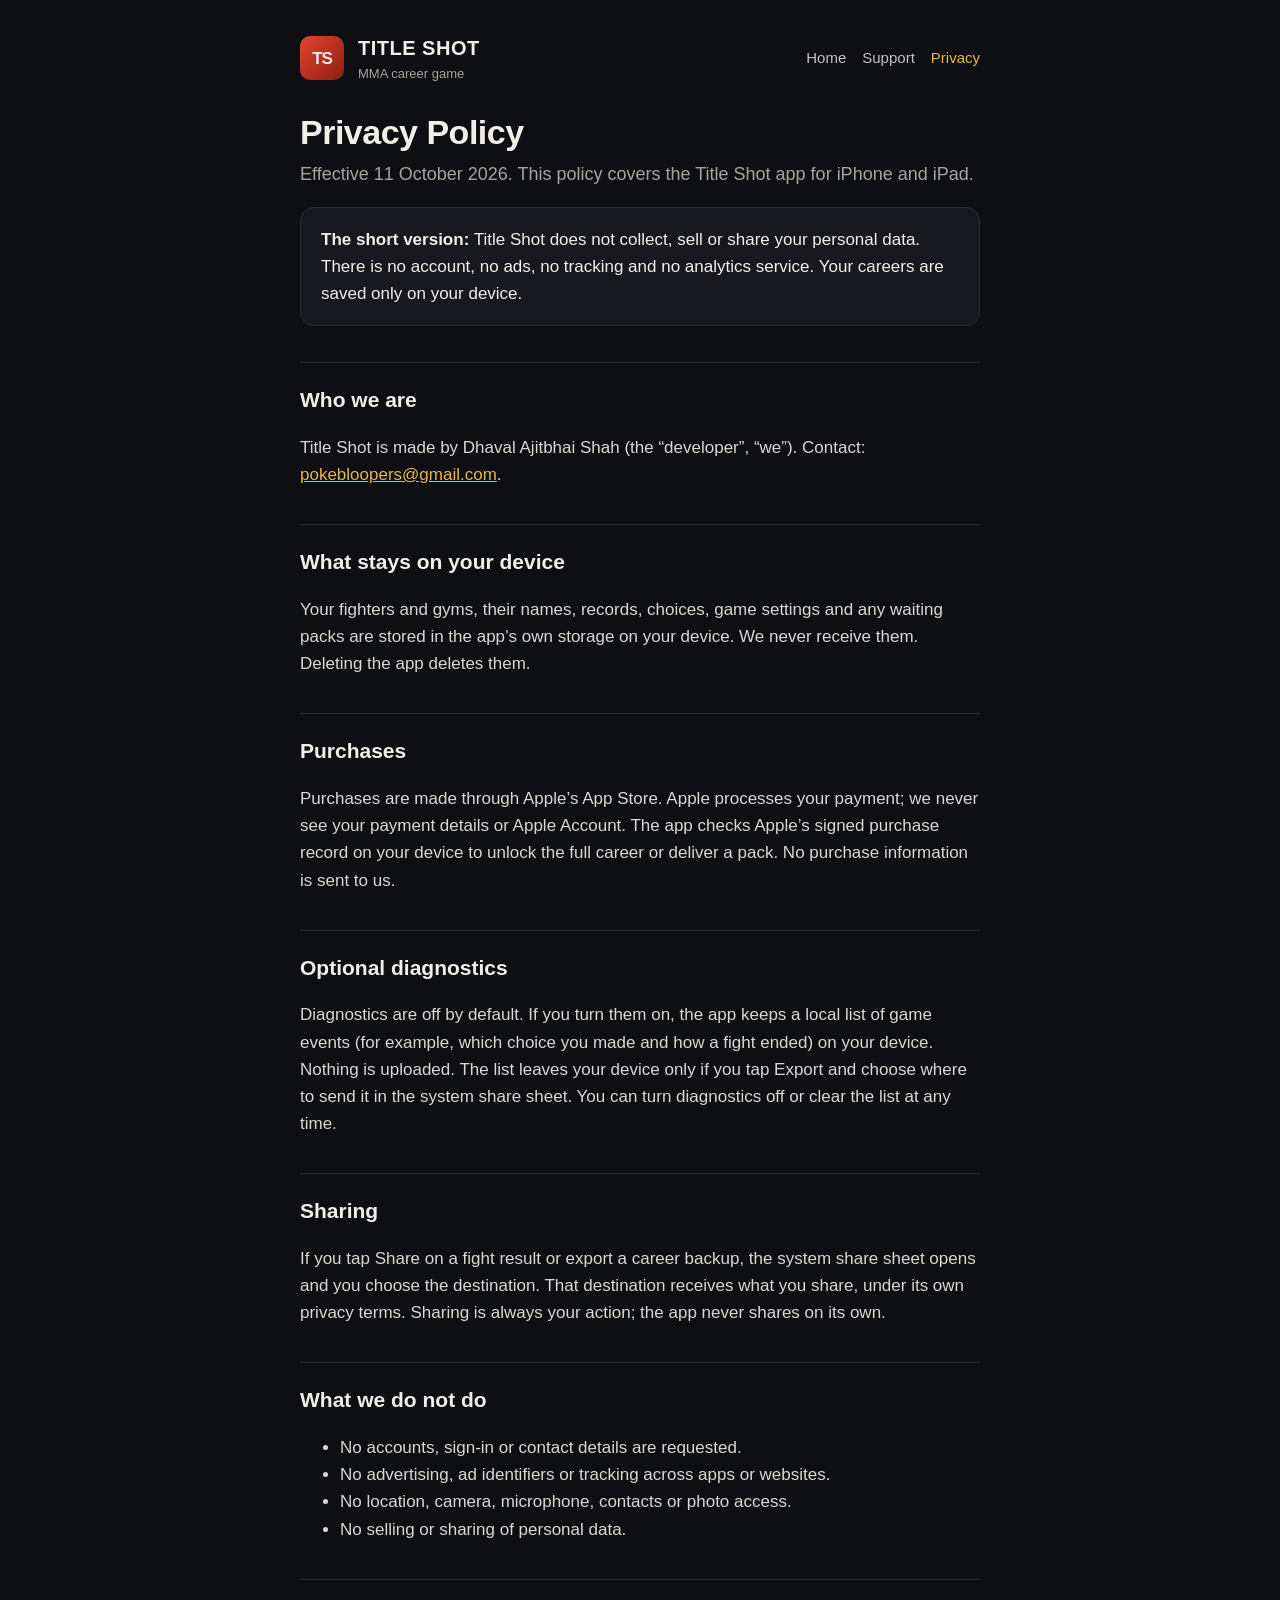
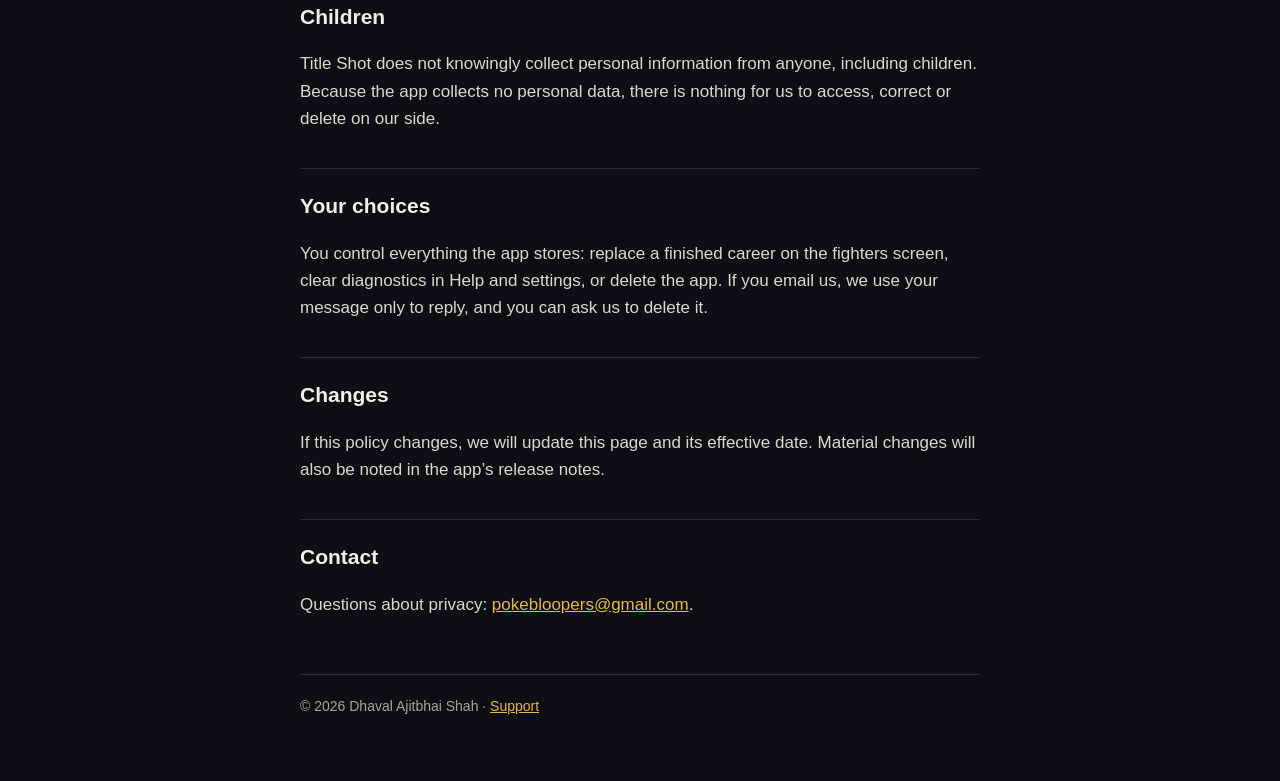
==== privacy/index.html @ cbbe4461 "Title Shot support and privacy pages" ====
<!doctype html>
<html lang="en">
<head>
<meta charset="utf-8">
<meta name="viewport" content="width=device-width, initial-scale=1">
<title>Privacy Policy – Title Shot</title>
<meta name="description" content="Title Shot privacy policy: the game collects no personal data. Careers stay on your device.">
<link rel="stylesheet" href="../style.css">
</head>
<body>
<div class="wrap">
  <header class="site">
    <div class="mark" aria-hidden="true">TS</div>
    <div class="brand">Title Shot<small>MMA career game</small></div>
    <nav class="site" aria-label="Site">
      <a href="../">Home</a>
      <a href="../support/">Support</a>
      <a href="./" aria-current="page">Privacy</a>
    </nav>
  </header>

  <h1>Privacy Policy</h1>
  <p class="lede">Effective 11 October 2026. This policy covers the Title Shot app for iPhone and iPad.</p>

  <div class="card">
    <strong>The short version:</strong> Title Shot does not collect, sell or share your personal data. There is no account, no ads, no tracking and no analytics service. Your careers are saved only on your device.
  </div>

  <h2>Who we are</h2>
  <p>Title Shot is made by Dhaval Ajitbhai Shah (the “developer”, “we”). Contact: <a href="mailto:pokebloopers@gmail.com">pokebloopers@gmail.com</a>.</p>

  <h2>What stays on your device</h2>
  <p>Your fighters and gyms, their names, records, choices, game settings and any waiting packs are stored in the app’s own storage on your device. We never receive them. Deleting the app deletes them.</p>

  <h2>Purchases</h2>
  <p>Purchases are made through Apple’s App Store. Apple processes your payment; we never see your payment details or Apple Account. The app checks Apple’s signed purchase record on your device to unlock the full career or deliver a pack. No purchase information is sent to us.</p>

  <h2>Optional diagnostics</h2>
  <p>Diagnostics are off by default. If you turn them on, the app keeps a local list of game events (for example, which choice you made and how a fight ended) on your device. Nothing is uploaded. The list leaves your device only if you tap Export and choose where to send it in the system share sheet. You can turn diagnostics off or clear the list at any time.</p>

  <h2>Sharing</h2>
  <p>If you tap Share on a fight result or export a career backup, the system share sheet opens and you choose the destination. That destination receives what you share, under its own privacy terms. Sharing is always your action; the app never shares on its own.</p>

  <h2>What we do not do</h2>
  <ul>
    <li>No accounts, sign-in or contact details are requested.</li>
    <li>No advertising, ad identifiers or tracking across apps or websites.</li>
    <li>No location, camera, microphone, contacts or photo access.</li>
    <li>No selling or sharing of personal data.</li>
  </ul>

  <h2>Children</h2>
  <p>Title Shot does not knowingly collect personal information from anyone, including children. Because the app collects no personal data, there is nothing for us to access, correct or delete on our side.</p>

  <h2>Your choices</h2>
  <p>You control everything the app stores: replace a finished career on the fighters screen, clear diagnostics in Help and settings, or delete the app. If you email us, we use your message only to reply, and you can ask us to delete it.</p>

  <h2>Changes</h2>
  <p>If this policy changes, we will update this page and its effective date. Material changes will also be noted in the app’s release notes.</p>

  <h2>Contact</h2>
  <p>Questions about privacy: <a href="mailto:pokebloopers@gmail.com">pokebloopers@gmail.com</a>.</p>

  <footer class="site">
    © 2026 Dhaval Ajitbhai Shah · <a href="../support/">Support</a>
  </footer>
</div>
</body>
</html>
---- style.css ----
:root {
  --bg: #0e0f12;
  --panel: #17191e;
  --ink: #f2efe9;
  --muted: #a9a49b;
  --accent: #e2462f;
  --gold: #e8b64c;
  --line: #2a2d34;
}
* { box-sizing: border-box; }
html { -webkit-text-size-adjust: 100%; }
body {
  margin: 0;
  background: var(--bg);
  color: var(--ink);
  font: 17px/1.6 -apple-system, BlinkMacSystemFont, "Segoe UI", Roboto, Helvetica, Arial, sans-serif;
}
a { color: var(--gold); }
a:focus-visible { outline: 2px solid var(--gold); outline-offset: 2px; }
.wrap { max-width: 720px; margin: 0 auto; padding: 32px 20px 64px; }
header.site { display: flex; align-items: center; gap: 14px; margin-bottom: 28px; }
.mark {
  width: 44px; height: 44px; border-radius: 10px;
  background: linear-gradient(135deg, var(--accent), #8f1d12);
  display: grid; place-items: center; font-weight: 900; letter-spacing: -1px;
}
.brand { font-weight: 800; font-size: 20px; letter-spacing: .5px; text-transform: uppercase; }
.brand small { display: block; font-weight: 500; font-size: 13px; color: var(--muted); text-transform: none; letter-spacing: 0; }
nav.site { margin-left: auto; display: flex; gap: 16px; font-size: 15px; }
nav.site a { color: var(--ink); text-decoration: none; opacity: .8; }
nav.site a[aria-current="page"], nav.site a:hover { opacity: 1; color: var(--gold); }
h1 { font-size: 34px; line-height: 1.15; margin: 8px 0 8px; letter-spacing: -.5px; }
h2 { font-size: 21px; margin: 36px 0 8px; padding-top: 20px; border-top: 1px solid var(--line); }
h3 { font-size: 17px; margin: 22px 0 4px; }
p, li { color: #dcd8d1; }
.lede { color: var(--muted); font-size: 18px; margin-top: 0; }
.card { background: var(--panel); border: 1px solid var(--line); border-radius: 14px; padding: 18px 20px; margin: 18px 0; }
.card strong { color: var(--ink); }
.pill { display: inline-block; font-size: 13px; padding: 2px 10px; border-radius: 99px; background: #2a1512; color: #ffb3a6; border: 1px solid #5a2219; }
footer.site { margin-top: 56px; padding-top: 20px; border-top: 1px solid var(--line); color: var(--muted); font-size: 14px; }
.hero { padding: 40px 0 10px; }
.hero h1 { font-size: 44px; }
.cta { display: inline-block; margin-top: 18px; background: var(--accent); color: #fff; text-decoration: none; font-weight: 700; padding: 12px 20px; border-radius: 12px; }
@media (max-width: 520px) {
  nav.site { gap: 12px; font-size: 14px; }
  .brand small { display: none; }
  h1 { font-size: 28px; }
  .hero h1 { font-size: 34px; }
}
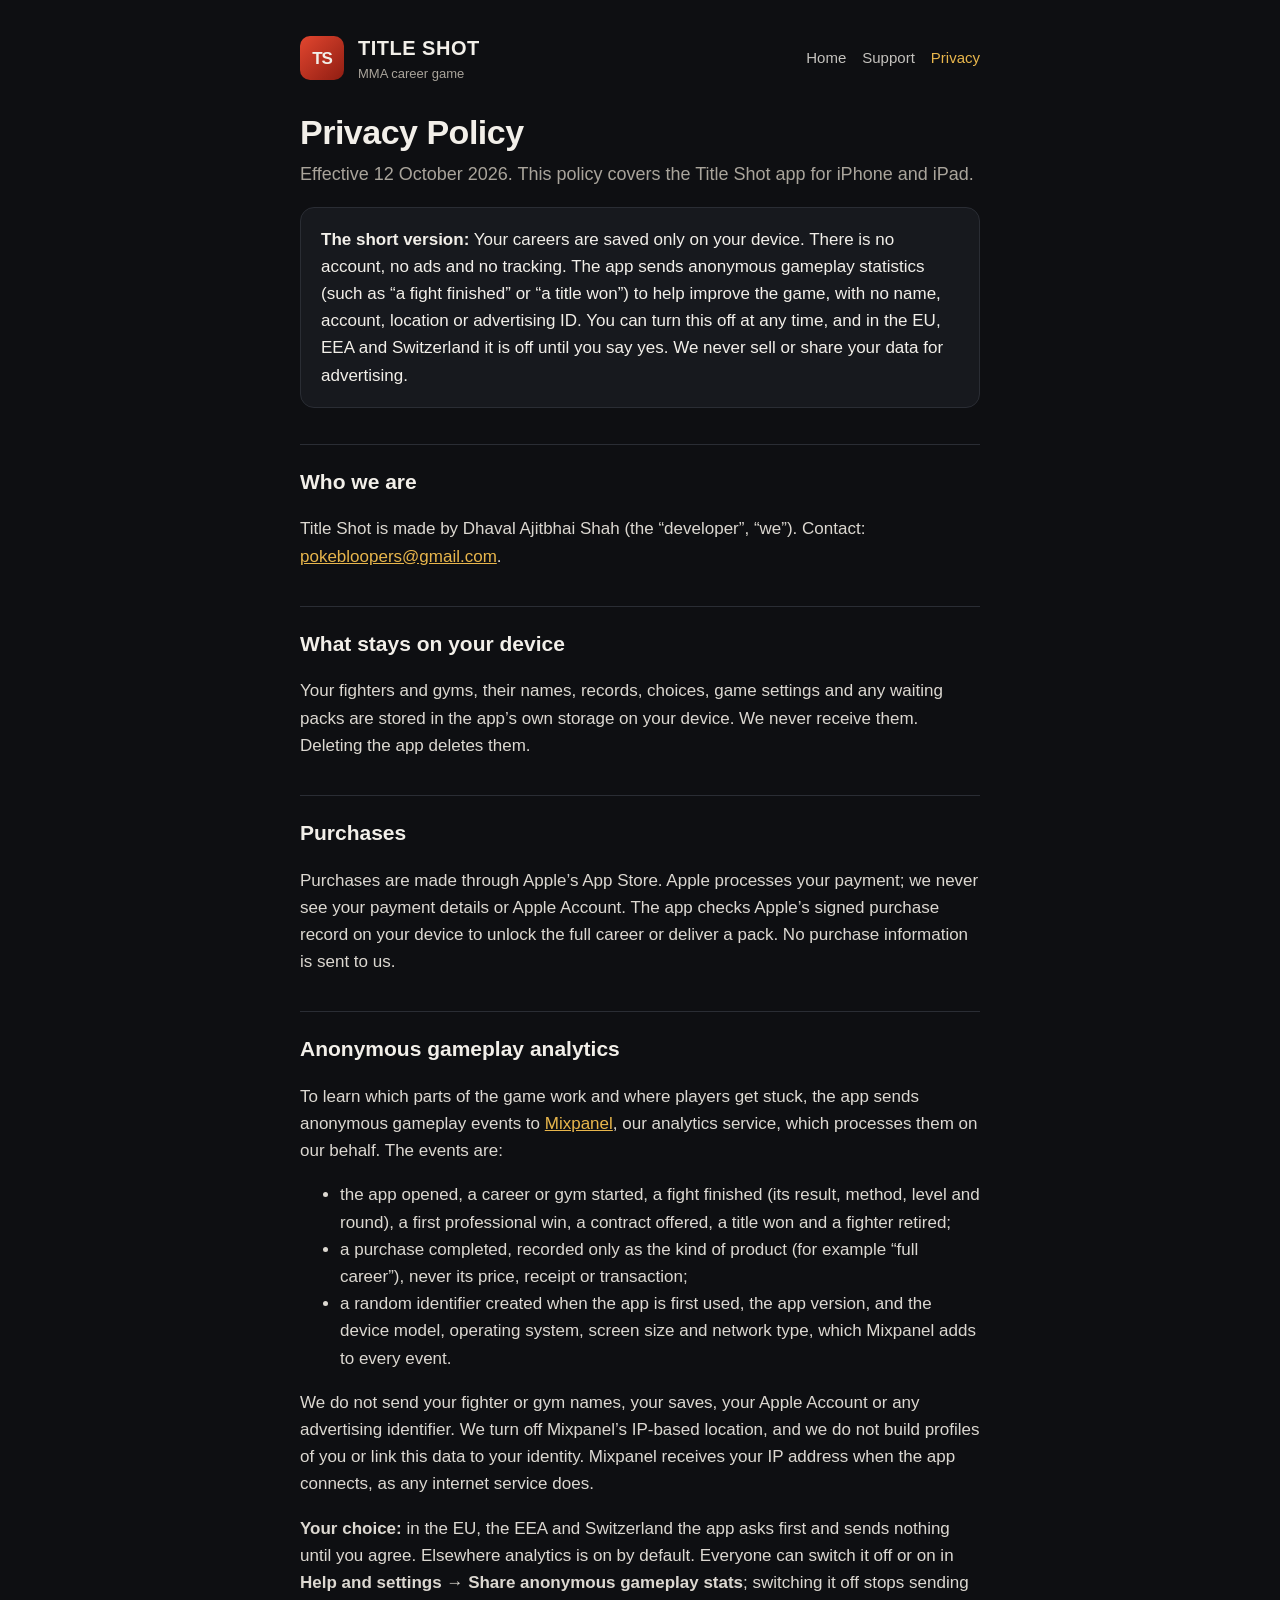
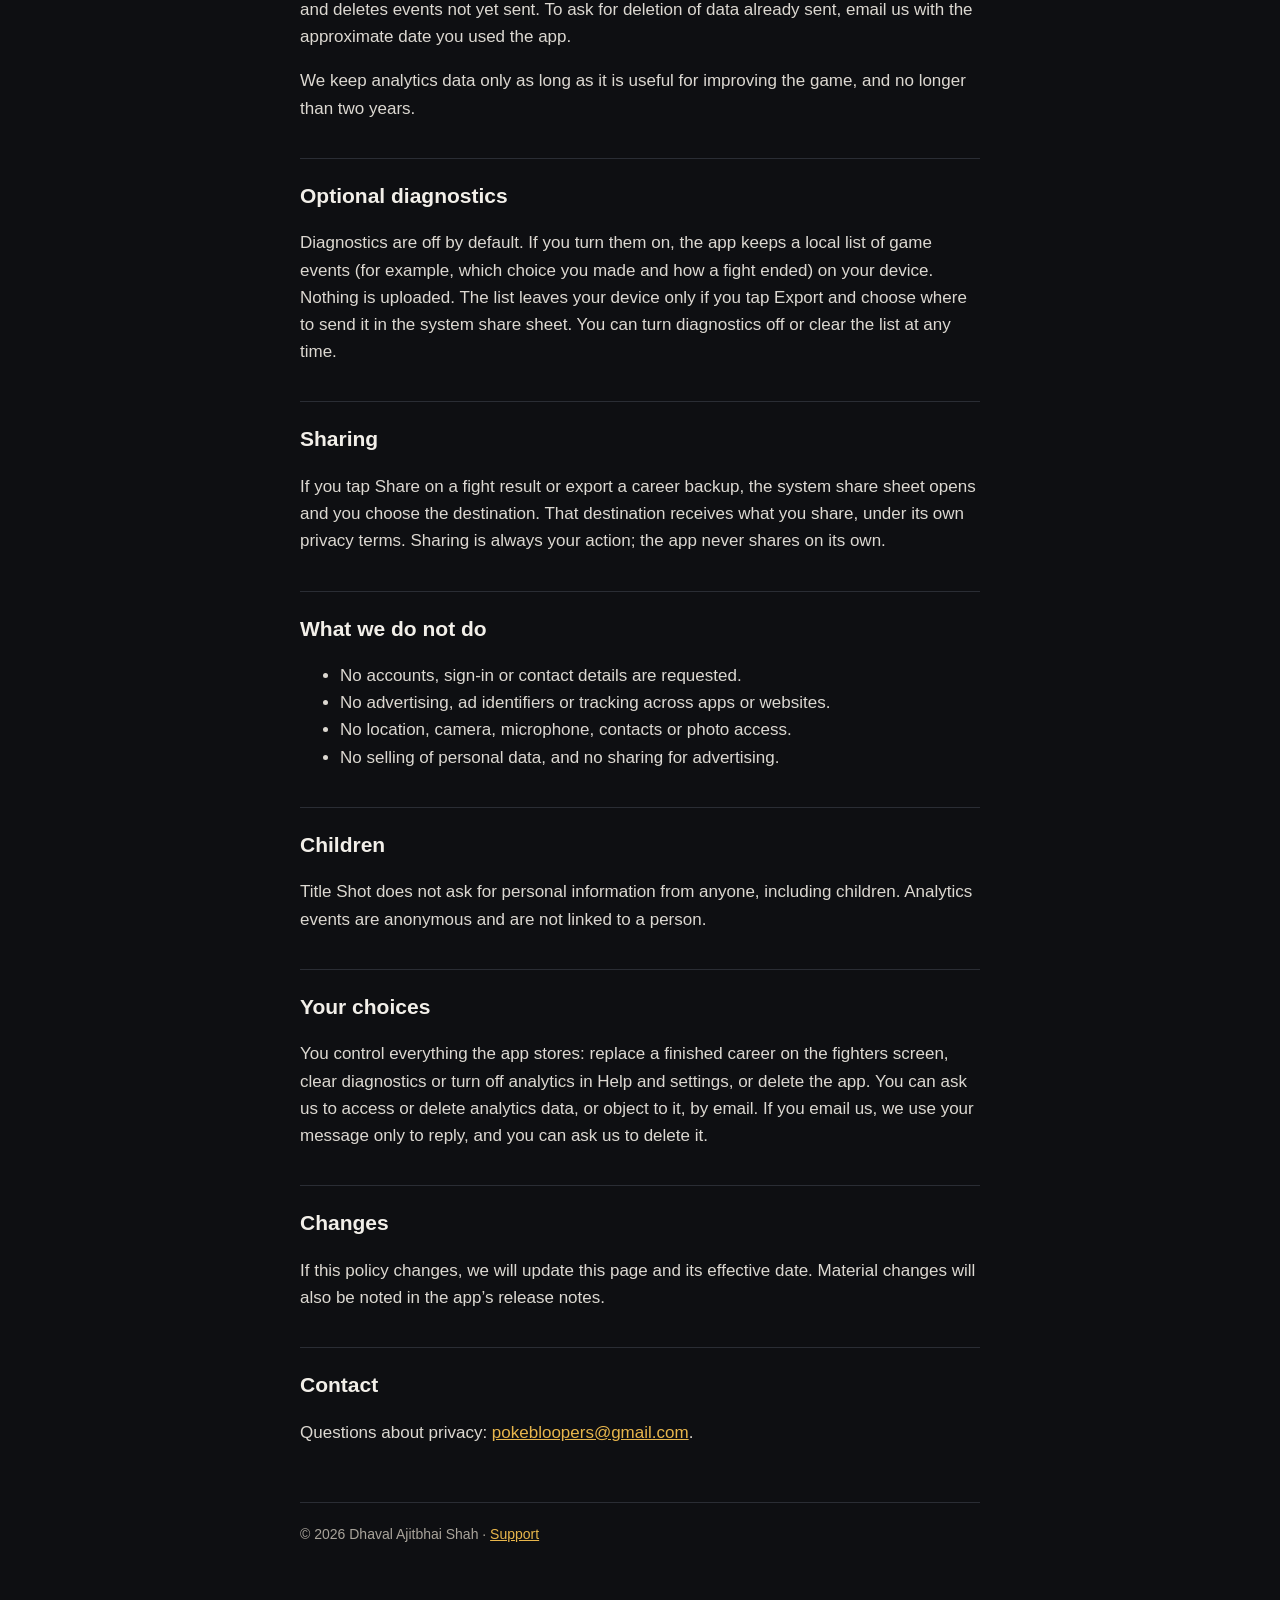
==== commit f8f8f530: "Privacy policy: anonymous gameplay analytics (Mixpanel)" ====
--- a/privacy/index.html
+++ b/privacy/index.html
@@ -4,7 +4,7 @@
 <meta charset="utf-8">
 <meta name="viewport" content="width=device-width, initial-scale=1">
 <title>Privacy Policy – Title Shot</title>
-<meta name="description" content="Title Shot privacy policy: the game collects no personal data. Careers stay on your device.">
+<meta name="description" content="Title Shot privacy policy: careers stay on your device; optional anonymous gameplay analytics, with no name, account, location or advertising ID.">
 <link rel="stylesheet" href="../style.css">
 </head>
 <body>
@@ -20,10 +20,10 @@
   </header>
 
   <h1>Privacy Policy</h1>
-  <p class="lede">Effective 11 October 2026. This policy covers the Title Shot app for iPhone and iPad.</p>
+  <p class="lede">Effective 12 October 2026. This policy covers the Title Shot app for iPhone and iPad.</p>
 
   <div class="card">
-    <strong>The short version:</strong> Title Shot does not collect, sell or share your personal data. There is no account, no ads, no tracking and no analytics service. Your careers are saved only on your device.
+    <strong>The short version:</strong> Your careers are saved only on your device. There is no account, no ads and no tracking. The app sends anonymous gameplay statistics (such as “a fight finished” or “a title won”) to help improve the game, with no name, account, location or advertising ID. You can turn this off at any time, and in the EU, EEA and Switzerland it is off until you say yes. We never sell or share your data for advertising.
   </div>
 
   <h2>Who we are</h2>
@@ -34,6 +34,17 @@
 
   <h2>Purchases</h2>
   <p>Purchases are made through Apple’s App Store. Apple processes your payment; we never see your payment details or Apple Account. The app checks Apple’s signed purchase record on your device to unlock the full career or deliver a pack. No purchase information is sent to us.</p>
+
+  <h2>Anonymous gameplay analytics</h2>
+  <p>To learn which parts of the game work and where players get stuck, the app sends anonymous gameplay events to <a href="https://mixpanel.com/legal/privacy-policy/">Mixpanel</a>, our analytics service, which processes them on our behalf. The events are:</p>
+  <ul>
+    <li>the app opened, a career or gym started, a fight finished (its result, method, level and round), a first professional win, a contract offered, a title won and a fighter retired;</li>
+    <li>a purchase completed, recorded only as the kind of product (for example “full career”), never its price, receipt or transaction;</li>
+    <li>a random identifier created when the app is first used, the app version, and the device model, operating system, screen size and network type, which Mixpanel adds to every event.</li>
+  </ul>
+  <p>We do not send your fighter or gym names, your saves, your Apple Account or any advertising identifier. We turn off Mixpanel’s IP-based location, and we do not build profiles of you or link this data to your identity. Mixpanel receives your IP address when the app connects, as any internet service does.</p>
+  <p><strong>Your choice:</strong> in the EU, the EEA and Switzerland the app asks first and sends nothing until you agree. Elsewhere analytics is on by default. Everyone can switch it off or on in <strong>Help and settings → Share anonymous gameplay stats</strong>; switching it off stops sending and deletes events not yet sent. To ask for deletion of data already sent, email us with the approximate date you used the app.</p>
+  <p>We keep analytics data only as long as it is useful for improving the game, and no longer than two years.</p>
 
   <h2>Optional diagnostics</h2>
   <p>Diagnostics are off by default. If you turn them on, the app keeps a local list of game events (for example, which choice you made and how a fight ended) on your device. Nothing is uploaded. The list leaves your device only if you tap Export and choose where to send it in the system share sheet. You can turn diagnostics off or clear the list at any time.</p>
@@ -46,14 +57,14 @@
     <li>No accounts, sign-in or contact details are requested.</li>
     <li>No advertising, ad identifiers or tracking across apps or websites.</li>
     <li>No location, camera, microphone, contacts or photo access.</li>
-    <li>No selling or sharing of personal data.</li>
+    <li>No selling of personal data, and no sharing for advertising.</li>
   </ul>
 
   <h2>Children</h2>
-  <p>Title Shot does not knowingly collect personal information from anyone, including children. Because the app collects no personal data, there is nothing for us to access, correct or delete on our side.</p>
+  <p>Title Shot does not ask for personal information from anyone, including children. Analytics events are anonymous and are not linked to a person.</p>
 
   <h2>Your choices</h2>
-  <p>You control everything the app stores: replace a finished career on the fighters screen, clear diagnostics in Help and settings, or delete the app. If you email us, we use your message only to reply, and you can ask us to delete it.</p>
+  <p>You control everything the app stores: replace a finished career on the fighters screen, clear diagnostics or turn off analytics in Help and settings, or delete the app. You can ask us to access or delete analytics data, or object to it, by email. If you email us, we use your message only to reply, and you can ask us to delete it.</p>
 
   <h2>Changes</h2>
   <p>If this policy changes, we will update this page and its effective date. Material changes will also be noted in the app’s release notes.</p>
